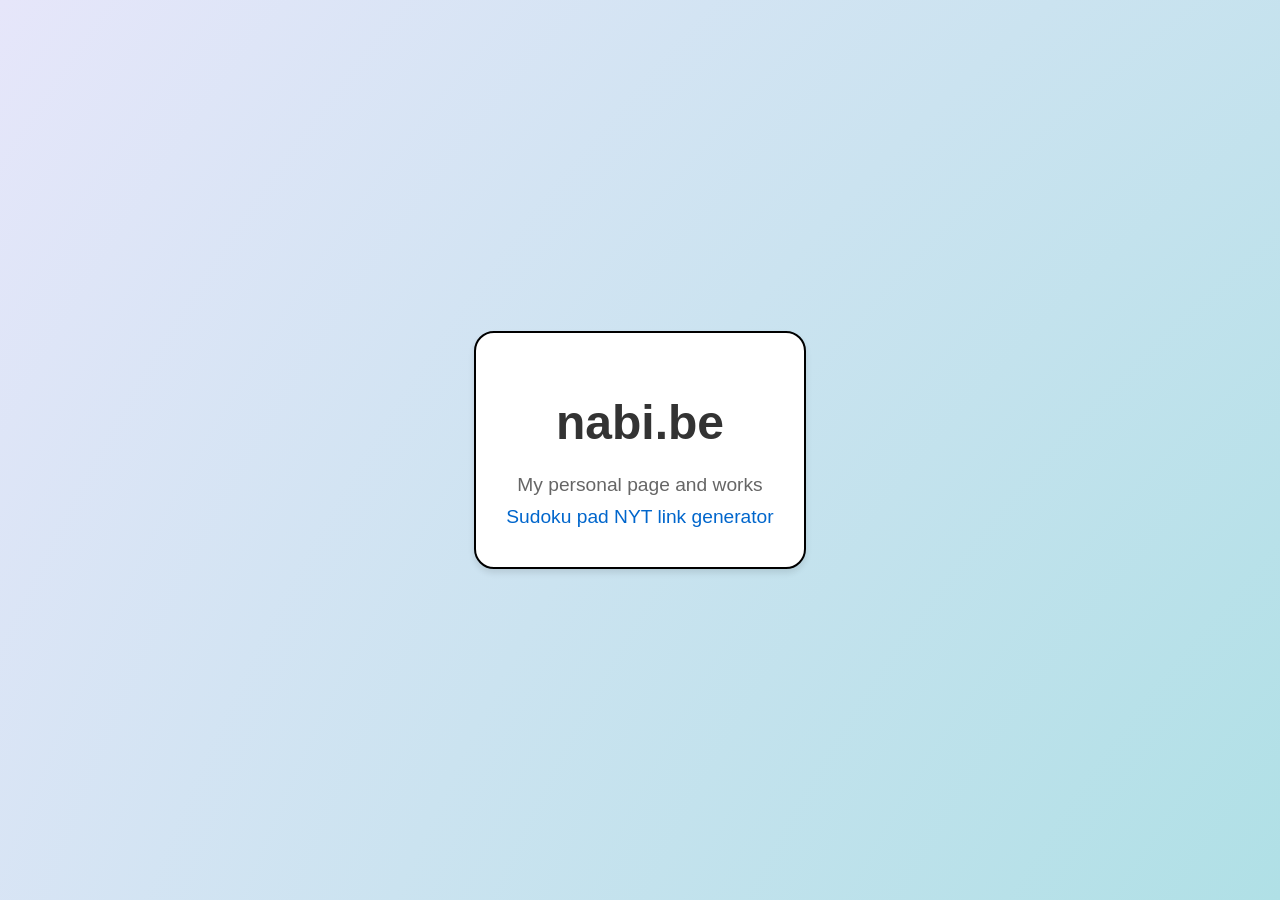
==== index.html @ 38e37021 "added index.html" ====
<!DOCTYPE html>
<html lang="en">
<head>
    <meta charset="UTF-8">
    <meta name="viewport" content="width=device-width, initial-scale=1.0">
    <title>nabi.be - Personal Page and Works</title>
    <style>
        body {
            font-family: Arial, sans-serif;
            display: flex;
            justify-content: center;
            align-items: center;
            height: 100vh;
            margin: 0;
            background: radial-gradient(circle, #ffcccb, #b0e0e6, #e6e6fa);
            background-size: 400% 400%;
            animation: gradientAnimation 15s ease infinite;
        }
        @keyframes gradientAnimation {
            0% {
                background-position: 0% 50%;
            }
            50% {
                background-position: 100% 50%;
            }
            100% {
                background-position: 0% 50%;
            }
        }
        .content-frame {
            background-color: white;
            border: 2px solid black;
            border-radius: 20px;
            padding: 30px;
            text-align: center;
            box-shadow: 0 4px 6px rgba(0, 0, 0, 0.1);
        }
        h1 {
            font-size: 3em;
            margin-bottom: 0.5em;
            color: #333;
        }
        p {
            font-size: 1.2em;
            margin: 0.5em 0;
            color: #666;
        }
        a {
            color: #0066cc; /* Changed to a standard blue color */
            text-decoration: none;
            transition: color 0.3s ease;
        }
        a:hover {
            color: #004499; /* Darker blue on hover */
            text-decoration: underline; /* Added underline on hover */
        }
    </style>
</head>
<body>
    <div class="content-frame">
        <h1>nabi.be</h1>
        <p>My personal page and works</p>
        <p><a href="http://nabi.be/sudokuPad">Sudoku pad NYT link generator</a></p>
    </div>
</body>
</html>
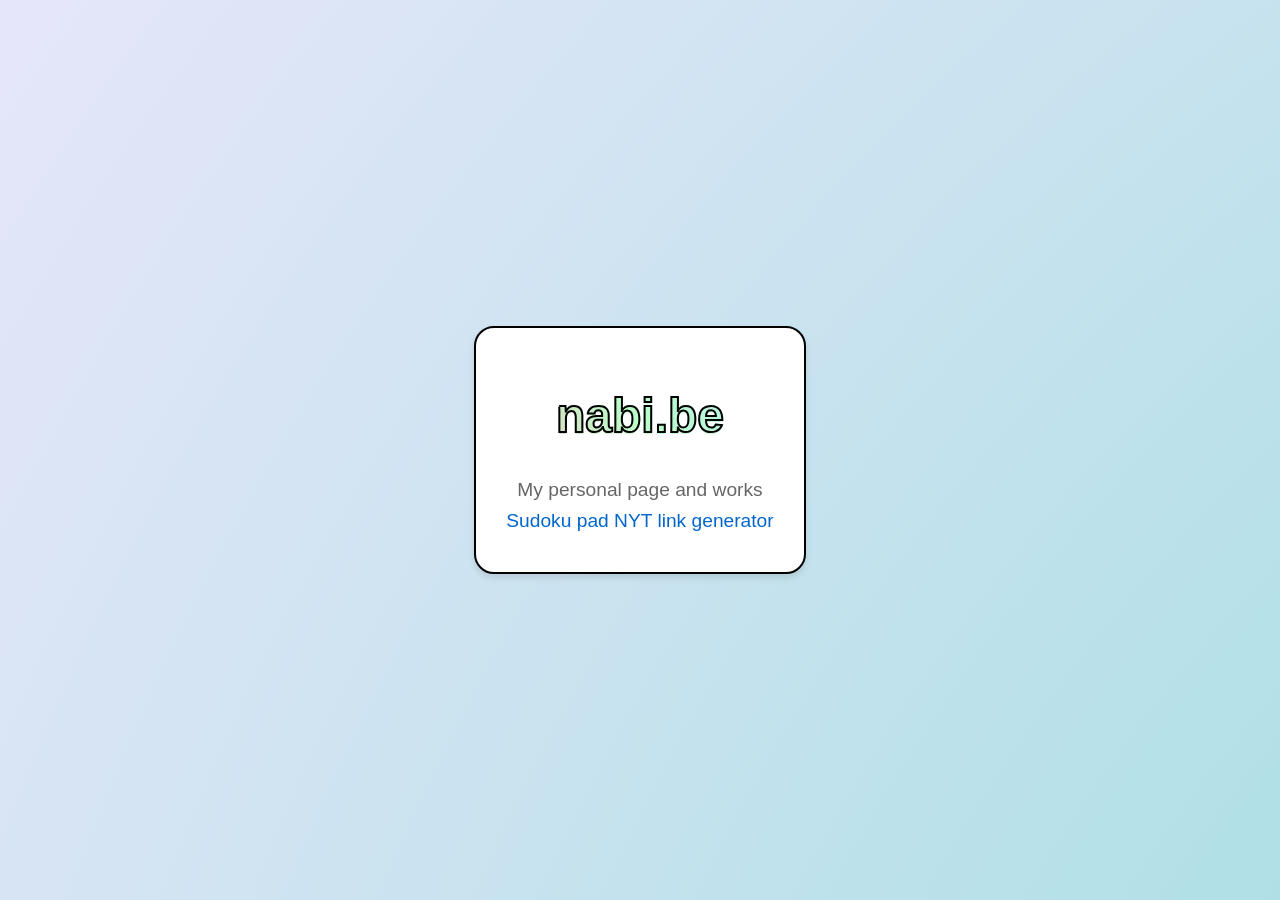
==== commit 082c7c0d: "appereance update" ====
--- a/index.html
+++ b/index.html
@@ -38,7 +38,42 @@
         h1 {
             font-size: 3em;
             margin-bottom: 0.5em;
-            color: #333;
+            background: linear-gradient(45deg, #FFB3BA, #BAFFC9, #BAE1FF, #FFFFBA);
+            background-size: 300% 300%;
+            -webkit-background-clip: text;
+            background-clip: text;
+            -webkit-text-fill-color: transparent;
+            color: transparent;
+            animation: textGradientAnimation 15s ease infinite;
+            position: relative;
+            display: inline-block;
+        }
+        h1::before {
+            content: attr(data-text);
+            position: absolute;
+            left: -2px;
+            top: -2px;
+            right: -2px;
+            bottom: -2px;
+            background: linear-gradient(45deg, #FFB3BA, #BAFFC9, #BAE1FF, #FFFFBA);
+            background-size: 300% 300%;
+            -webkit-background-clip: text;
+            background-clip: text;
+            -webkit-text-fill-color: transparent;
+            color: transparent;
+            animation: textGradientAnimation 15s ease infinite;
+            -webkit-text-stroke: 2px black;
+        }
+        @keyframes textGradientAnimation {
+            0% {
+                background-position: 0% 50%;
+            }
+            50% {
+                background-position: 100% 50%;
+            }
+            100% {
+                background-position: 0% 50%;
+            }
         }
         p {
             font-size: 1.2em;
@@ -58,7 +93,7 @@
 </head>
 <body>
     <div class="content-frame">
-        <h1>nabi.be</h1>
+        <h1 data-text="nabi.be">nabi.be</h1>
         <p>My personal page and works</p>
         <p><a href="http://nabi.be/sudokuPad">Sudoku pad NYT link generator</a></p>
     </div>
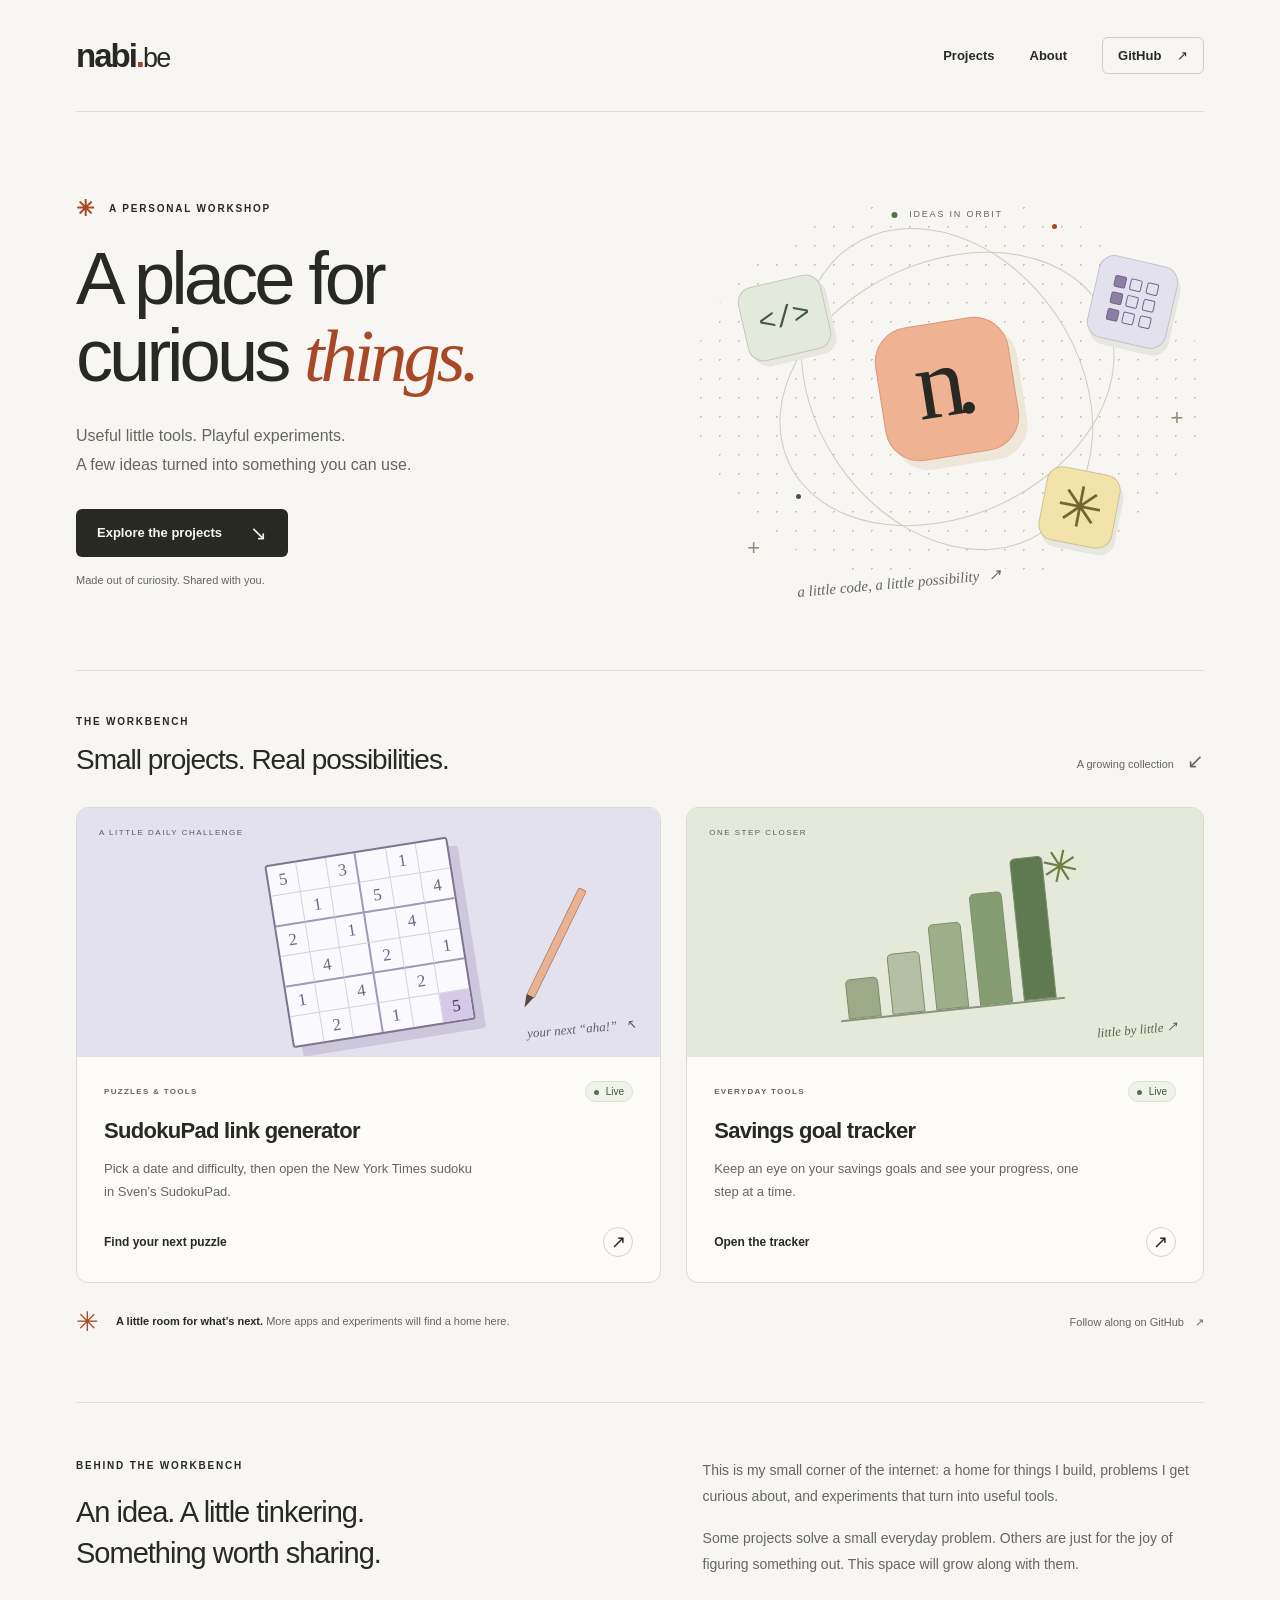
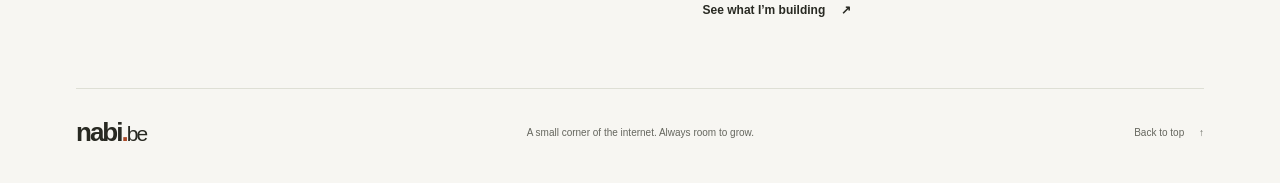
==== commit bc17b346: "Build personal workshop homepage with app links" ====
--- a/index.html
+++ b/index.html
@@ -1,101 +1,219 @@
-<!DOCTYPE html>
+<!doctype html>
 <html lang="en">
-<head>
-    <meta charset="UTF-8">
-    <meta name="viewport" content="width=device-width, initial-scale=1.0">
-    <title>nabi.be - Personal Page and Works</title>
-    <style>
-        body {
-            font-family: Arial, sans-serif;
-            display: flex;
-            justify-content: center;
-            align-items: center;
-            height: 100vh;
-            margin: 0;
-            background: radial-gradient(circle, #ffcccb, #b0e0e6, #e6e6fa);
-            background-size: 400% 400%;
-            animation: gradientAnimation 15s ease infinite;
-        }
-        @keyframes gradientAnimation {
-            0% {
-                background-position: 0% 50%;
-            }
-            50% {
-                background-position: 100% 50%;
-            }
-            100% {
-                background-position: 0% 50%;
-            }
-        }
-        .content-frame {
-            background-color: white;
-            border: 2px solid black;
-            border-radius: 20px;
-            padding: 30px;
-            text-align: center;
-            box-shadow: 0 4px 6px rgba(0, 0, 0, 0.1);
-        }
-        h1 {
-            font-size: 3em;
-            margin-bottom: 0.5em;
-            background: linear-gradient(45deg, #FFB3BA, #BAFFC9, #BAE1FF, #FFFFBA);
-            background-size: 300% 300%;
-            -webkit-background-clip: text;
-            background-clip: text;
-            -webkit-text-fill-color: transparent;
-            color: transparent;
-            animation: textGradientAnimation 15s ease infinite;
-            position: relative;
-            display: inline-block;
-        }
-        h1::before {
-            content: attr(data-text);
-            position: absolute;
-            left: -2px;
-            top: -2px;
-            right: -2px;
-            bottom: -2px;
-            background: linear-gradient(45deg, #FFB3BA, #BAFFC9, #BAE1FF, #FFFFBA);
-            background-size: 300% 300%;
-            -webkit-background-clip: text;
-            background-clip: text;
-            -webkit-text-fill-color: transparent;
-            color: transparent;
-            animation: textGradientAnimation 15s ease infinite;
-            -webkit-text-stroke: 2px black;
-        }
-        @keyframes textGradientAnimation {
-            0% {
-                background-position: 0% 50%;
-            }
-            50% {
-                background-position: 100% 50%;
-            }
-            100% {
-                background-position: 0% 50%;
-            }
-        }
-        p {
-            font-size: 1.2em;
-            margin: 0.5em 0;
-            color: #666;
-        }
-        a {
-            color: #0066cc; /* Changed to a standard blue color */
-            text-decoration: none;
-            transition: color 0.3s ease;
-        }
-        a:hover {
-            color: #004499; /* Darker blue on hover */
-            text-decoration: underline; /* Added underline on hover */
-        }
-    </style>
-</head>
-<body>
-    <div class="content-frame">
-        <h1 data-text="nabi.be">nabi.be</h1>
-        <p>My personal page and works</p>
-        <p><a href="http://nabi.be/sudokuPad">Sudoku pad NYT link generator</a></p>
+  <head>
+    <meta charset="utf-8" />
+    <meta name="viewport" content="width=device-width, initial-scale=1" />
+    <meta name="theme-color" content="#f7f6f2" />
+    <meta
+      name="description"
+      content="A small corner of the internet for useful tools, playful experiments, and things made out of curiosity. Explore projects at nabi.be."
+    />
+    <meta property="og:title" content="nabi.be — A place for curious things" />
+    <meta
+      property="og:description"
+      content="Useful tools, playful experiments, and a little room for whatever comes next."
+    />
+    <meta property="og:type" content="website" />
+    <meta property="og:url" content="https://nabi.be/" />
+    <link rel="canonical" href="https://nabi.be/" />
+    <link rel="icon" href="/favicon.svg" type="image/svg+xml" />
+    <link rel="stylesheet" href="/styles.css" />
+    <title>nabi.be — A place for curious things</title>
+  </head>
+  <body>
+    <a class="skip-link" href="#main">Skip to content</a>
+    <div class="page-shell">
+      <header class="site-header">
+        <a class="wordmark" href="/" aria-label="nabi.be home"
+          >nabi<span class="wordmark-dot">.</span
+          ><span class="wordmark-domain">be</span></a
+        >
+        <nav aria-label="Main navigation">
+          <a href="#projects">Projects</a>
+          <a href="#about">About</a>
+          <a class="github-link" href="https://github.com/ionabio"
+            >GitHub <span aria-hidden="true">↗</span></a
+          >
+        </nav>
+      </header>
+
+      <main id="main">
+        <section class="hero" aria-labelledby="hero-title">
+          <div class="hero-copy">
+            <p class="eyebrow">
+              <span class="small-spark" aria-hidden="true">✳</span> A PERSONAL
+              WORKSHOP
+            </p>
+            <h1 id="hero-title">A place for<br />curious <em>things.</em></h1>
+            <p class="hero-description">
+              Useful little tools. Playful experiments.<br />A few ideas turned
+              into something you can use.
+            </p>
+            <a class="button" href="#projects"
+              >Explore the projects <span aria-hidden="true">↘</span></a
+            >
+            <p class="hero-footnote">Made out of curiosity. Shared with you.</p>
+          </div>
+          <div class="workshop-art" aria-hidden="true">
+            <div class="art-caption">
+              <span class="status-dot"></span> IDEAS IN ORBIT
+            </div>
+            <div class="orbit orbit-one"></div>
+            <div class="orbit orbit-two"></div>
+            <div class="orbit-center"><span>n.</span></div>
+            <div class="floating-tile code-tile">&lt;/&gt;</div>
+            <div class="floating-tile puzzle-tile">
+              <i></i><i></i><i></i><i></i><i></i><i></i><i></i><i></i><i></i>
+            </div>
+            <div class="floating-tile spark-tile">✳</div>
+            <span class="orbit-dot dot-one"></span
+            ><span class="orbit-dot dot-two"></span>
+            <span class="art-plus plus-one">+</span
+            ><span class="art-plus plus-two">+</span>
+            <div class="art-note">
+              a little code, a little possibility <span>↗</span>
+            </div>
+          </div>
+        </section>
+
+        <section
+          class="projects-section"
+          id="projects"
+          aria-labelledby="projects-title"
+        >
+          <div class="section-heading">
+            <div>
+              <p class="eyebrow">THE WORKBENCH</p>
+              <h2 id="projects-title">Small projects. Real possibilities.</h2>
+            </div>
+            <span class="section-aside"
+              >A growing collection <span aria-hidden="true">↙</span></span
+            >
+          </div>
+          <div class="project-grid">
+            <a
+              class="project-card sudoku-card"
+              href="/sudokuPad/"
+              aria-labelledby="sudoku-title"
+              aria-describedby="sudoku-description"
+            >
+              <div class="project-art sudoku-art" aria-hidden="true">
+                <span class="art-label">A LITTLE DAILY CHALLENGE</span>
+                <div class="sudoku-board">
+                  <span>5</span><span></span><span>3</span><span></span
+                  ><span>1</span><span></span> <span></span><span>1</span
+                  ><span></span><span>5</span><span></span><span>4</span>
+                  <span>2</span><span></span><span>1</span><span></span
+                  ><span>4</span><span></span> <span></span><span>4</span
+                  ><span></span><span>2</span><span></span><span>1</span>
+                  <span>1</span><span></span><span>4</span><span></span
+                  ><span>2</span><span></span> <span></span><span>2</span
+                  ><span></span><span>1</span><span></span
+                  ><span class="selected-cell">5</span>
+                </div>
+                <span class="pencil-stroke"></span
+                ><span class="puzzle-annotation"
+                  >your next “aha!” <span>↖</span></span
+                >
+              </div>
+              <div class="project-body">
+                <div class="project-meta">
+                  <span>PUZZLES & TOOLS</span
+                  ><span class="live-badge"
+                    ><span class="status-dot"></span> Live</span
+                  >
+                </div>
+                <h3 id="sudoku-title">SudokuPad link generator</h3>
+                <p id="sudoku-description">
+                  Pick a date and difficulty, then open the New York Times
+                  sudoku in Sven’s SudokuPad.
+                </p>
+                <div class="project-action">
+                  Find your next puzzle
+                  <span class="circle-arrow" aria-hidden="true">↗</span>
+                </div>
+              </div>
+            </a>
+
+            <a
+              class="project-card savings-card"
+              href="/saving/"
+              aria-labelledby="savings-title"
+              aria-describedby="savings-description"
+            >
+              <div class="project-art savings-art" aria-hidden="true">
+                <span class="art-label">ONE STEP CLOSER</span>
+                <div class="savings-chart">
+                  <span></span><span></span><span></span><span></span
+                  ><span></span>
+                </div>
+                <span class="goal-spark">✳</span
+                ><span class="savings-annotation">little by little ↗</span>
+              </div>
+              <div class="project-body">
+                <div class="project-meta">
+                  <span>EVERYDAY TOOLS</span
+                  ><span class="live-badge"
+                    ><span class="status-dot"></span> Live</span
+                  >
+                </div>
+                <h3 id="savings-title">Savings goal tracker</h3>
+                <p id="savings-description">
+                  Keep an eye on your savings goals and see your progress, one
+                  step at a time.
+                </p>
+                <div class="project-action">
+                  Open the tracker
+                  <span class="circle-arrow" aria-hidden="true">↗</span>
+                </div>
+              </div>
+            </a>
+          </div>
+          <div class="future-note">
+            <span class="future-spark" aria-hidden="true">✳</span>
+            <p>
+              <strong>A little room for what’s next.</strong> More apps and
+              experiments will find a home here.
+            </p>
+            <a href="https://github.com/ionabio"
+              >Follow along on GitHub <span aria-hidden="true">↗</span></a
+            >
+          </div>
+        </section>
+
+        <section class="about-section" id="about" aria-labelledby="about-title">
+          <div>
+            <p class="eyebrow">BEHIND THE WORKBENCH</p>
+            <h2 id="about-title">
+              An idea. A little tinkering.<br />Something worth sharing.
+            </h2>
+          </div>
+          <div class="about-copy">
+            <p>
+              This is my small corner of the internet: a home for things I
+              build, problems I get curious about, and experiments that turn
+              into useful tools.
+            </p>
+            <p>
+              Some projects solve a small everyday problem. Others are just for
+              the joy of figuring something out. This space will grow along with
+              them.
+            </p>
+            <a class="text-link" href="https://github.com/ionabio"
+              >See what I’m building <span aria-hidden="true">↗</span></a
+            >
+          </div>
+        </section>
+      </main>
+
+      <footer class="site-footer">
+        <a class="wordmark footer-wordmark" href="/" aria-label="nabi.be home"
+          >nabi<span class="wordmark-dot">.</span
+          ><span class="wordmark-domain">be</span></a
+        >
+        <p>A small corner of the internet. Always room to grow.</p>
+        <a href="#main">Back to top <span aria-hidden="true">↑</span></a>
+      </footer>
     </div>
-</body>
-</html>+  </body>
+</html>
--- a/styles.css
+++ b/styles.css
@@ -0,0 +1,1004 @@
+:root {
+  color-scheme: light;
+  --paper: #f7f6f2;
+  --ink: #282922;
+  --muted: #65665e;
+  --line: #dedfd5;
+  --orange: #a94827;
+  --green: #43583f;
+  --lavender: #e4e1ef;
+}
+* {
+  box-sizing: border-box;
+}
+html {
+  scroll-behavior: smooth;
+  scroll-padding-top: 32px;
+}
+body {
+  margin: 0;
+  background: var(--paper);
+  color: var(--ink);
+  font-family: Inter, "Avenir Next", Avenir, "Segoe UI", sans-serif;
+  -webkit-font-smoothing: antialiased;
+}
+a {
+  color: inherit;
+  text-decoration: none;
+}
+button,
+a {
+  -webkit-tap-highlight-color: transparent;
+}
+a:focus-visible {
+  outline: 3px solid var(--orange);
+  outline-offset: 6px;
+  border-radius: 3px;
+}
+::selection {
+  background: #f3c7ad;
+  color: #282922;
+}
+.page-shell {
+  max-width: 1240px;
+  padding: 0 56px;
+  margin: auto;
+}
+.skip-link {
+  position: fixed;
+  top: 12px;
+  left: 12px;
+  padding: 12px 18px;
+  background: var(--ink);
+  color: white;
+  transform: translateY(-160%);
+  z-index: 10;
+}
+.skip-link:focus {
+  transform: translateY(0);
+}
+.site-header {
+  height: 112px;
+  display: flex;
+  align-items: center;
+  justify-content: space-between;
+  border-bottom: 1px solid var(--line);
+}
+.wordmark {
+  font-size: 33px;
+  font-weight: 800;
+  letter-spacing: -2px;
+  display: inline-block;
+}
+.wordmark-dot {
+  color: var(--orange);
+}
+.wordmark-domain {
+  font-weight: 400;
+  font-size: 27px;
+  letter-spacing: -1.8px;
+}
+.site-header nav {
+  display: flex;
+  gap: 35px;
+  align-items: center;
+  font-size: 13px;
+  font-weight: 550;
+}
+.site-header nav a:hover,
+.text-link:hover,
+.site-footer > a:last-child:hover {
+  color: var(--orange);
+}
+.github-link {
+  border: 1px solid #cccfc2;
+  border-radius: 6px;
+  padding: 10px 15px;
+}
+.github-link span {
+  margin-left: 12px;
+}
+.hero {
+  display: grid;
+  grid-template-columns: 1.13fr 1fr;
+  gap: 35px;
+  align-items: center;
+  padding: 86px 0 82px;
+}
+.eyebrow {
+  font-size: 10px;
+  letter-spacing: 1.8px;
+  font-weight: 700;
+  margin: 0 0 23px;
+  line-height: 1.6;
+}
+.small-spark {
+  font-size: 22px;
+  color: var(--orange);
+  vertical-align: middle;
+  display: inline-block;
+  margin-right: 9px;
+  line-height: 15px;
+}
+h1 {
+  font-size: clamp(52px, 5.8vw, 76px);
+  line-height: 1.04;
+  letter-spacing: -4px;
+  font-weight: 500;
+  margin: 0 0 27px;
+}
+h1 em {
+  font-family: Georgia, "Times New Roman", serif;
+  font-weight: 400;
+  color: var(--orange);
+  letter-spacing: -4px;
+}
+.hero-description {
+  font-size: 16px;
+  line-height: 1.8;
+  color: var(--muted);
+  margin: 0 0 29px;
+}
+.button {
+  display: inline-flex;
+  align-items: center;
+  justify-content: space-between;
+  gap: 28px;
+  border-radius: 6px;
+  padding: 16px 21px;
+  background: var(--ink);
+  color: var(--paper);
+  font-size: 13px;
+  font-weight: 550;
+  transition:
+    background 0.2s,
+    transform 0.2s;
+}
+.button:hover {
+  background: var(--green);
+  transform: translateY(-2px);
+}
+.button span {
+  font-size: 20px;
+  line-height: 16px;
+}
+.hero-footnote {
+  font-size: 11px;
+  color: var(--muted);
+  margin: 17px 0 0;
+}
+.workshop-art {
+  height: 390px;
+  position: relative;
+  isolation: isolate;
+  background-image: radial-gradient(#c7c8bb 1px, transparent 1px);
+  background-size: 19px 19px;
+  border-radius: 50%;
+  overflow: visible;
+}
+.art-caption {
+  position: absolute;
+  top: 4px;
+  left: 50%;
+  transform: translateX(-50%);
+  white-space: nowrap;
+  font-size: 9px;
+  letter-spacing: 1.8px;
+  background: var(--paper);
+  padding: 7px 12px;
+  color: var(--muted);
+}
+.status-dot {
+  display: inline-block;
+  width: 6px;
+  height: 6px;
+  background: #52734a;
+  border-radius: 50%;
+  margin-right: 7px;
+  vertical-align: middle;
+}
+.orbit {
+  position: absolute;
+  left: 50%;
+  top: 49%;
+  border: 1px solid #cccec1;
+  border-radius: 50%;
+  transform: translate(-50%, -50%) rotate(-25deg);
+  z-index: -1;
+}
+.orbit-one {
+  width: 350px;
+  height: 255px;
+}
+.orbit-two {
+  width: 265px;
+  height: 345px;
+  transform: translate(-50%, -50%) rotate(-34deg);
+}
+.orbit-center {
+  position: absolute;
+  left: 50%;
+  top: 49%;
+  transform: translate(-50%, -50%) rotate(-9deg);
+  width: 135px;
+  height: 135px;
+  background: #efb393;
+  border: 1px solid #d99776;
+  border-radius: 35px;
+  box-shadow: 7px 10px 0 #efe6da;
+  display: grid;
+  place-items: center;
+}
+.orbit-center span {
+  font-family: Georgia, serif;
+  font-size: 101px;
+  line-height: 1;
+  letter-spacing: -13px;
+  padding-right: 13px;
+  padding-bottom: 15px;
+}
+.floating-tile {
+  position: absolute;
+  display: grid;
+  place-items: center;
+  border: 1px solid rgba(40, 41, 34, 0.17);
+  box-shadow: 4px 6px 0 #e7e7df;
+  border-radius: 16px;
+}
+.code-tile {
+  width: 85px;
+  height: 76px;
+  left: 10%;
+  top: 21%;
+  background: #e3e9dc;
+  transform: rotate(-13deg);
+  font-family: monospace;
+  font-size: 29px;
+  color: var(--green);
+}
+.puzzle-tile {
+  width: 81px;
+  height: 84px;
+  right: 6%;
+  top: 16%;
+  background: var(--lavender);
+  transform: rotate(13deg);
+  padding: 17px;
+  grid-template-columns: repeat(3, 1fr);
+  gap: 4px;
+}
+.puzzle-tile i {
+  height: 12px;
+  width: 12px;
+  border: 1.3px solid #706586;
+  border-radius: 2px;
+}
+.puzzle-tile i:nth-child(3n + 1) {
+  background: #8b80a3;
+}
+.spark-tile {
+  height: 75px;
+  width: 75px;
+  right: 17%;
+  bottom: 11%;
+  background: #f1e3a9;
+  font-size: 56px;
+  transform: rotate(11deg);
+  color: #736631;
+}
+.orbit-dot {
+  position: absolute;
+  border-radius: 50%;
+  width: 11px;
+  height: 11px;
+  background: var(--green);
+  border: 3px solid var(--paper);
+}
+.dot-one {
+  left: 20%;
+  bottom: 22%;
+}
+.dot-two {
+  right: 28%;
+  top: 6%;
+  background: var(--orange);
+}
+.art-plus {
+  position: absolute;
+  font-size: 22px;
+  color: #8c907d;
+  font-weight: 300;
+}
+.plus-one {
+  left: 11%;
+  bottom: 7%;
+}
+.plus-two {
+  right: 4%;
+  top: 53%;
+}
+.art-note {
+  position: absolute;
+  bottom: -8px;
+  left: 20%;
+  font-size: 15px;
+  transform: rotate(-5deg);
+  font-style: italic;
+  font-family: Georgia, serif;
+  color: var(--muted);
+  background: var(--paper);
+  padding: 4px;
+}
+.art-note span {
+  margin-left: 6px;
+}
+.projects-section {
+  padding: 43px 0 64px;
+  border-top: 1px solid var(--line);
+}
+.section-heading {
+  display: flex;
+  align-items: end;
+  justify-content: space-between;
+  gap: 24px;
+  margin-bottom: 30px;
+}
+.section-heading .eyebrow {
+  margin-bottom: 12px;
+}
+h2 {
+  font-size: 28px;
+  line-height: 1.25;
+  letter-spacing: -1px;
+  font-weight: 500;
+  margin: 0;
+}
+.section-aside {
+  font-size: 11px;
+  color: var(--muted);
+  white-space: nowrap;
+  padding-bottom: 4px;
+}
+.section-aside span {
+  font-size: 20px;
+  margin-left: 10px;
+}
+.project-grid {
+  display: grid;
+  grid-template-columns: 1.13fr 1fr;
+  gap: 25px;
+}
+.project-card {
+  border: 1px solid #d9dbcf;
+  border-radius: 12px;
+  overflow: hidden;
+  display: flex;
+  flex-direction: column;
+  background: #fcfbf8;
+}
+.sudoku-card {
+  transition:
+    transform 0.2s,
+    box-shadow 0.2s;
+}
+.sudoku-card:hover {
+  transform: translateY(-4px);
+  box-shadow: 0 12px 30px #2829220c;
+}
+.project-art {
+  height: 249px;
+  position: relative;
+  overflow: hidden;
+}
+.sudoku-art {
+  background: var(--lavender);
+  display: grid;
+  place-items: center;
+}
+.art-label {
+  position: absolute;
+  left: 22px;
+  top: 20px;
+  font-size: 8px;
+  letter-spacing: 1.5px;
+  color: #5d556d;
+}
+.sudoku-board {
+  display: grid;
+  grid-template-columns: repeat(6, 1fr);
+  width: 185px;
+  height: 185px;
+  transform: rotate(-9deg) translateY(10px);
+  background: #faf9fd;
+  border: 2px solid #80748f;
+  border-radius: 3px;
+  box-shadow: 9px 10px 0 #ccc7db;
+  overflow: hidden;
+}
+.sudoku-board span {
+  display: grid;
+  place-items: center;
+  font-family: Georgia, serif;
+  font-size: 17px;
+  border-right: 1px solid #d5d0df;
+  border-bottom: 1px solid #d5d0df;
+  color: #706481;
+}
+.sudoku-board span:nth-child(3n) {
+  border-right: 2px solid #a299b4;
+}
+.sudoku-board span:nth-child(6n) {
+  border-right: 0;
+}
+.sudoku-board span:nth-child(n + 7):nth-child(-n + 12),
+.sudoku-board span:nth-child(n + 19):nth-child(-n + 24) {
+  border-bottom: 2px solid #a299b4;
+}
+.sudoku-board span:nth-child(n + 31) {
+  border-bottom: 0;
+}
+.sudoku-board .selected-cell {
+  background: #d4c9e7;
+  color: #48335f;
+}
+.pencil-stroke {
+  position: absolute;
+  right: 17%;
+  top: 75px;
+  height: 120px;
+  width: 9px;
+  transform: rotate(26deg);
+  background: #e9b294;
+  border: 1px solid #bb8267;
+  border-radius: 2px;
+}
+.pencil-stroke:after {
+  content: "";
+  position: absolute;
+  bottom: -13px;
+  left: -1px;
+  border-left: 4.5px solid transparent;
+  border-right: 4.5px solid transparent;
+  border-top: 13px solid #554944;
+}
+.puzzle-annotation {
+  position: absolute;
+  bottom: 20px;
+  right: 24px;
+  font-family: Georgia, serif;
+  font-style: italic;
+  font-size: 13px;
+  transform: rotate(-5deg);
+  color: #665974;
+}
+.puzzle-annotation span {
+  margin-left: 5px;
+}
+.project-body {
+  padding: 24px 27px 25px;
+  display: flex;
+  flex-direction: column;
+  flex: 1;
+}
+.project-meta {
+  display: flex;
+  align-items: center;
+  justify-content: space-between;
+  gap: 10px;
+  margin-bottom: 15px;
+  font-size: 8px;
+  letter-spacing: 1.3px;
+  font-weight: 600;
+  color: var(--muted);
+}
+.live-badge {
+  letter-spacing: 0;
+  font-size: 10px;
+  font-weight: 400;
+  border: 1px solid #dce1d2;
+  border-radius: 20px;
+  padding: 4px 8px;
+  white-space: nowrap;
+}
+.live-badge {
+  color: var(--green);
+  background: #eff3e9;
+}
+.live-badge .status-dot {
+  width: 5px;
+  height: 5px;
+  margin-right: 4px;
+}
+h3 {
+  font-size: 22px;
+  font-weight: 550;
+  line-height: 1.25;
+  letter-spacing: -0.7px;
+  margin: 0 0 12px;
+}
+.project-body > p {
+  font-size: 13px;
+  line-height: 1.8;
+  color: var(--muted);
+  max-width: 380px;
+  margin: 0 0 24px;
+}
+.project-action {
+  display: flex;
+  align-items: center;
+  justify-content: space-between;
+  gap: 15px;
+  font-size: 12px;
+  font-weight: 550;
+  margin-top: auto;
+}
+.circle-arrow {
+  border: 1px solid #d2d4c7;
+  width: 30px;
+  height: 30px;
+  border-radius: 50%;
+  display: grid;
+  place-items: center;
+  font-size: 18px;
+  transition:
+    background 0.2s,
+    color 0.2s;
+}
+.sudoku-card:hover .circle-arrow,
+.project-action:hover .circle-arrow {
+  background: var(--ink);
+  color: white;
+}
+.about-section {
+  border-top: 1px solid var(--line);
+  padding: 55px 0 65px;
+  display: grid;
+  grid-template-columns: 1.13fr 1fr;
+  gap: 60px;
+}
+.about-section .eyebrow {
+  margin-bottom: 18px;
+}
+.about-section h2 {
+  font-size: 29px;
+  line-height: 1.4;
+}
+.about-copy {
+  font-size: 14px;
+  line-height: 1.85;
+  color: var(--muted);
+}
+.about-copy p {
+  margin: 0 0 16px;
+}
+.text-link {
+  font-size: 12px;
+  color: var(--ink);
+  font-weight: 600;
+  display: inline-block;
+  margin-top: 5px;
+}
+.text-link span {
+  margin-left: 12px;
+}
+.site-footer {
+  border-top: 1px solid var(--line);
+  padding: 28px 0 35px;
+  display: flex;
+  align-items: center;
+  justify-content: space-between;
+  gap: 20px;
+}
+.footer-wordmark {
+  font-size: 26px;
+}
+.footer-wordmark .wordmark-domain {
+  font-size: 21px;
+}
+.site-footer p,
+.site-footer > a:last-child {
+  font-size: 10px;
+  color: var(--muted);
+}
+.site-footer > a:last-child span {
+  margin-left: 12px;
+}
+@media (min-width: 1440px) {
+  .hero {
+    padding-top: 100px;
+    padding-bottom: 100px;
+  }
+}
+@media (max-width: 1000px) {
+  .page-shell {
+    padding: 0 35px;
+  }
+  .hero {
+    gap: 12px;
+    padding: 65px 0;
+  }
+  .workshop-art {
+    height: 350px;
+  }
+  .orbit-one {
+    width: 285px;
+    height: 235px;
+  }
+  .orbit-two {
+    width: 235px;
+    height: 295px;
+  }
+  .orbit-center {
+    width: 115px;
+    height: 115px;
+  }
+  .orbit-center span {
+    font-size: 85px;
+  }
+  .code-tile {
+    left: 0;
+    width: 70px;
+    height: 65px;
+  }
+  .puzzle-tile {
+    right: 0;
+  }
+  .art-note {
+    left: 10%;
+    font-size: 13px;
+  }
+  h1 {
+    letter-spacing: -3px;
+  }
+  .section-aside {
+    display: none;
+  }
+  .pencil-stroke {
+    right: 12%;
+  }
+  .puzzle-annotation {
+    right: 14px;
+    font-size: 11px;
+  }
+  .project-body {
+    padding: 22px;
+  }
+  .project-meta {
+    flex-wrap: wrap;
+  }
+  .about-section {
+    gap: 35px;
+  }
+}
+@media (max-width: 700px) {
+  .page-shell {
+    padding: 0 24px;
+  }
+  .site-header {
+    height: 88px;
+  }
+  .site-header nav {
+    gap: 20px;
+    font-size: 12px;
+  }
+  .github-link {
+    border: 0;
+    padding: 0;
+  }
+  .github-link span {
+    margin-left: 3px;
+  }
+  .wordmark {
+    font-size: 30px;
+  }
+  .wordmark-domain {
+    font-size: 24px;
+  }
+  .hero {
+    grid-template-columns: 1fr;
+    padding: 49px 0 43px;
+    gap: 40px;
+  }
+  .hero-copy {
+    max-width: 500px;
+  }
+  h1 {
+    font-size: clamp(48px, 14vw, 64px);
+    letter-spacing: -3.7px;
+  }
+  .hero-description {
+    font-size: 15px;
+  }
+  .hero-footnote {
+    font-size: 11px;
+  }
+  .workshop-art {
+    width: 100%;
+    max-width: 390px;
+    height: 310px;
+    justify-self: center;
+  }
+  .art-caption {
+    top: -2px;
+  }
+  .orbit-one {
+    width: 290px;
+    height: 215px;
+  }
+  .orbit-two {
+    width: 225px;
+    height: 280px;
+  }
+  .code-tile {
+    left: 8%;
+    top: 15%;
+  }
+  .puzzle-tile {
+    right: 8%;
+    top: 10%;
+  }
+  .spark-tile {
+    right: 13%;
+    bottom: 9%;
+    width: 63px;
+    height: 63px;
+    font-size: 48px;
+  }
+  .art-note {
+    bottom: -4px;
+    left: 17%;
+  }
+  .projects-section {
+    padding: 35px 0 40px;
+  }
+  .section-heading {
+    margin-bottom: 24px;
+  }
+  h2 {
+    font-size: 25px;
+  }
+  .project-grid {
+    grid-template-columns: 1fr;
+    gap: 22px;
+  }
+  .project-art {
+    height: 230px;
+  }
+  .project-body {
+    padding: 23px;
+  }
+  .project-meta {
+    font-size: 9px;
+  }
+  .project-body > p {
+    font-size: 14px;
+    max-width: none;
+  }
+  h3 {
+    font-size: 23px;
+  }
+  .project-action {
+    font-size: 13px;
+  }
+  .pencil-stroke {
+    right: 19%;
+    top: 61px;
+  }
+  .puzzle-annotation {
+    right: 24px;
+    font-size: 12px;
+  }
+  .about-section {
+    grid-template-columns: 1fr;
+    gap: 24px;
+    padding: 38px 0 42px;
+  }
+  .about-section h2 {
+    font-size: 27px;
+  }
+  .about-copy {
+    font-size: 14px;
+  }
+  .site-footer {
+    flex-wrap: wrap;
+    padding: 25px 0;
+    gap: 16px;
+  }
+  .site-footer p {
+    order: 3;
+    width: 100%;
+    margin: 0;
+  }
+  .site-footer > a:last-child {
+    font-size: 11px;
+  }
+}
+@media (max-width: 370px) {
+  .page-shell {
+    padding: 0 18px;
+  }
+  .site-header nav {
+    gap: 14px;
+  }
+  h1 {
+    font-size: 48px;
+  }
+  .hero-description {
+    font-size: 14px;
+  }
+  .project-body {
+    padding: 20px;
+  }
+  .pencil-stroke {
+    right: 10%;
+  }
+  .puzzle-annotation {
+    font-size: 10px;
+    right: 12px;
+  }
+  .orbit-one {
+    width: 265px;
+  }
+  .art-note {
+    left: 10%;
+  }
+}
+@media (prefers-reduced-motion: reduce) {
+  html {
+    scroll-behavior: auto;
+  }
+  *,
+  *:before,
+  *:after {
+    transition: none !important;
+    animation: none !important;
+  }
+}
+
+/* Savings illustration and the growing project collection. */
+.savings-card {
+  transition:
+    transform 0.2s,
+    box-shadow 0.2s;
+}
+.savings-card:hover {
+  transform: translateY(-4px);
+  box-shadow: 0 12px 30px #2829220c;
+}
+.savings-card:hover .circle-arrow {
+  background: var(--ink);
+  color: white;
+}
+.savings-art {
+  background: #e4e9da;
+  display: grid;
+  place-items: center;
+}
+.savings-art .art-label {
+  color: #59664c;
+}
+.savings-chart {
+  width: 225px;
+  height: 145px;
+  display: flex;
+  gap: 11px;
+  align-items: end;
+  border-bottom: 2px solid #899579;
+  transform: rotate(-6deg);
+  padding: 0 8px;
+  margin-top: 12px;
+}
+.savings-chart span {
+  width: 34px;
+  background: #9caa8a;
+  border: 1px solid #7d8f69;
+  border-radius: 5px 5px 0 0;
+  height: 28%;
+}
+.savings-chart span:nth-child(2) {
+  height: 43%;
+  background: #b4bfa3;
+}
+.savings-chart span:nth-child(3) {
+  height: 60%;
+  background: #9eaf8c;
+}
+.savings-chart span:nth-child(4) {
+  height: 78%;
+  background: #869d72;
+}
+.savings-chart span:nth-child(5) {
+  height: 100%;
+  background: #5f7950;
+}
+.goal-spark {
+  position: absolute;
+  font-size: 45px;
+  top: 32px;
+  right: 24%;
+  color: #727e43;
+  transform: rotate(12deg);
+}
+.savings-annotation {
+  position: absolute;
+  bottom: 19px;
+  right: 25px;
+  font-family: Georgia, serif;
+  font-style: italic;
+  font-size: 13px;
+  color: #59664c;
+  transform: rotate(-5deg);
+}
+.future-note {
+  display: flex;
+  align-items: center;
+  gap: 17px;
+  padding: 23px 0 0;
+  color: var(--muted);
+}
+.future-spark {
+  font-size: 27px;
+  color: var(--orange);
+}
+.future-note p {
+  font-size: 11px;
+  line-height: 1.8;
+  margin: 0;
+  flex: 1;
+}
+.future-note strong {
+  font-weight: 550;
+  color: var(--ink);
+}
+.future-note a {
+  font-size: 11px;
+  white-space: nowrap;
+}
+.future-note a:hover {
+  color: var(--orange);
+}
+.future-note a span {
+  margin-left: 8px;
+}
+@media (max-width: 700px) {
+  .future-note {
+    flex-wrap: wrap;
+    gap: 10px;
+    padding-top: 25px;
+  }
+  .future-note p {
+    flex-basis: 80%;
+    font-size: 12px;
+  }
+  .future-note strong {
+    display: block;
+  }
+  .future-note a {
+    margin-left: 34px;
+    font-size: 12px;
+  }
+  .goal-spark {
+    top: 27px;
+    right: 21%;
+  }
+}
+@media (prefers-reduced-motion: reduce) {
+  .savings-card {
+    transition: none;
+  }
+}
+@media (max-width: 700px) {
+  .puzzle-annotation {
+    display: none;
+  }
+}
+@media (max-width: 370px) {
+  .orbit-one {
+    width: 210px;
+    height: 170px;
+  }
+  .orbit-two {
+    width: 170px;
+    height: 220px;
+  }
+}
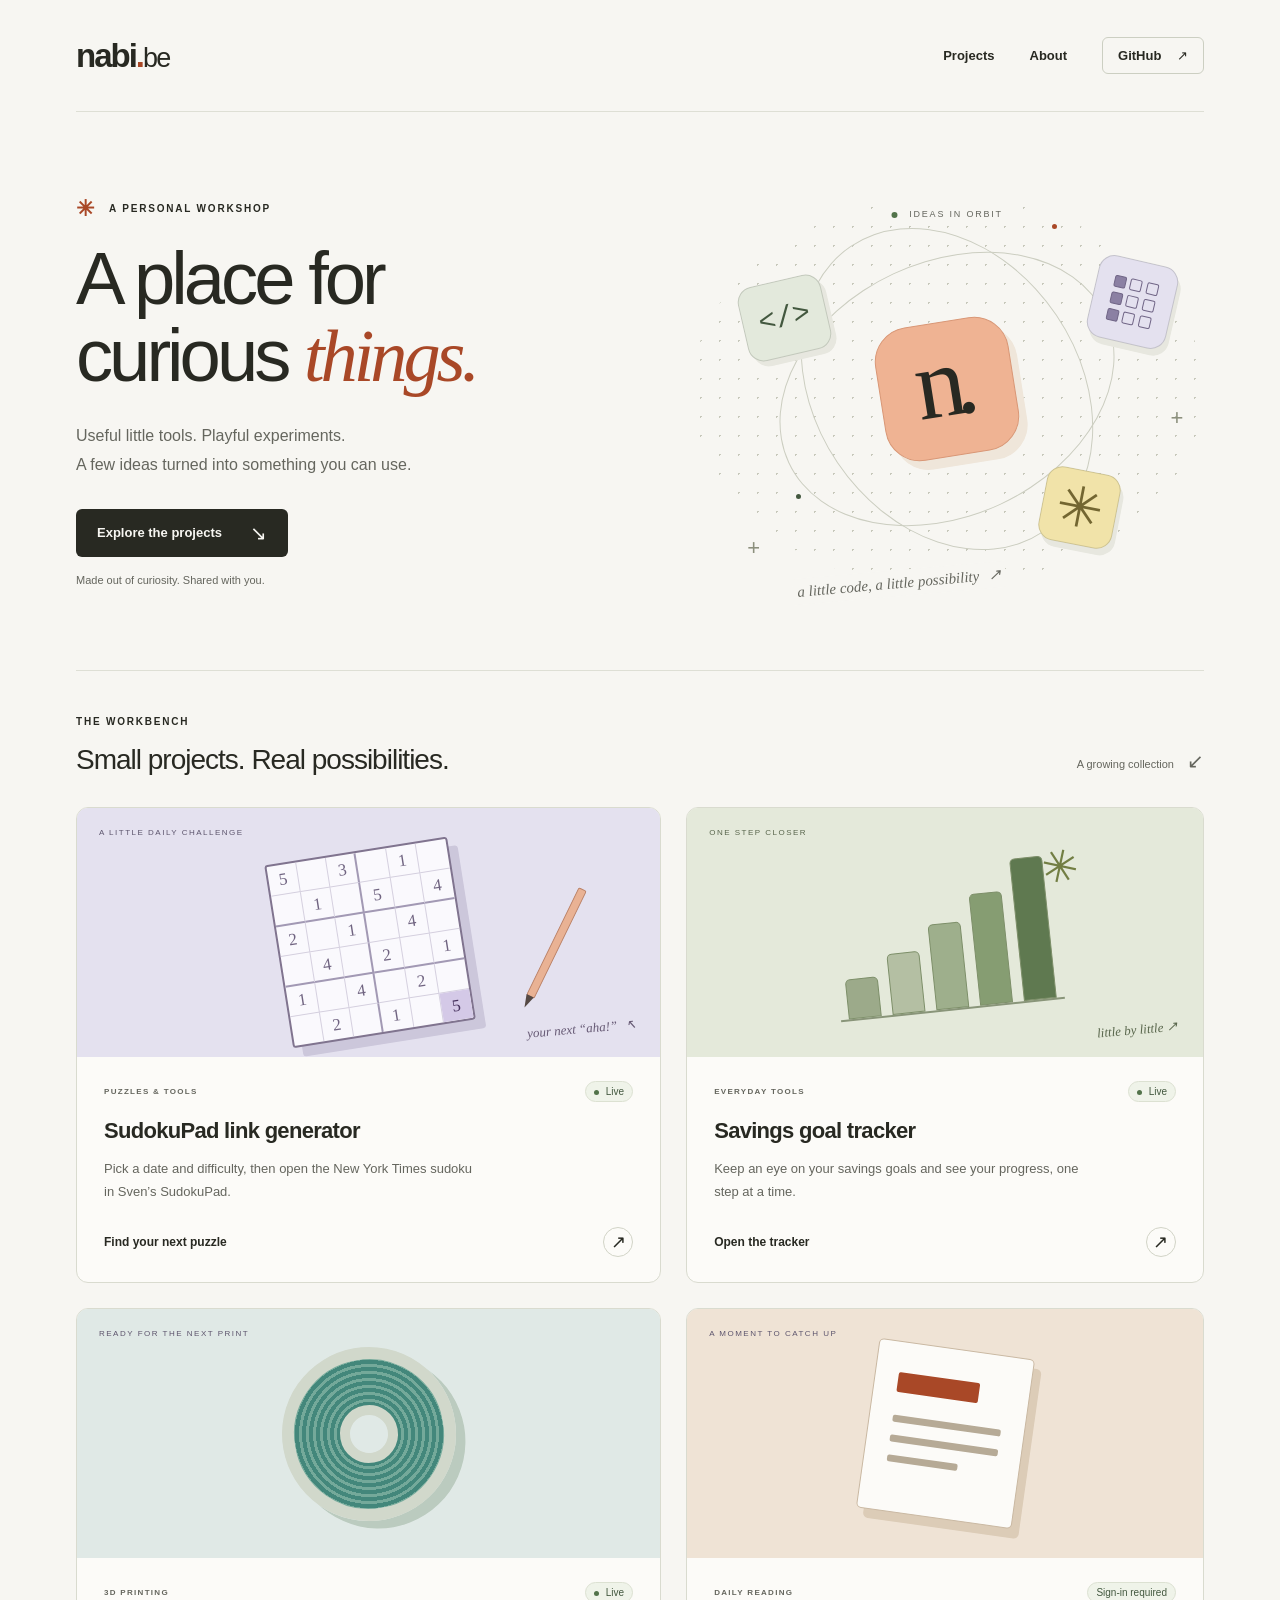
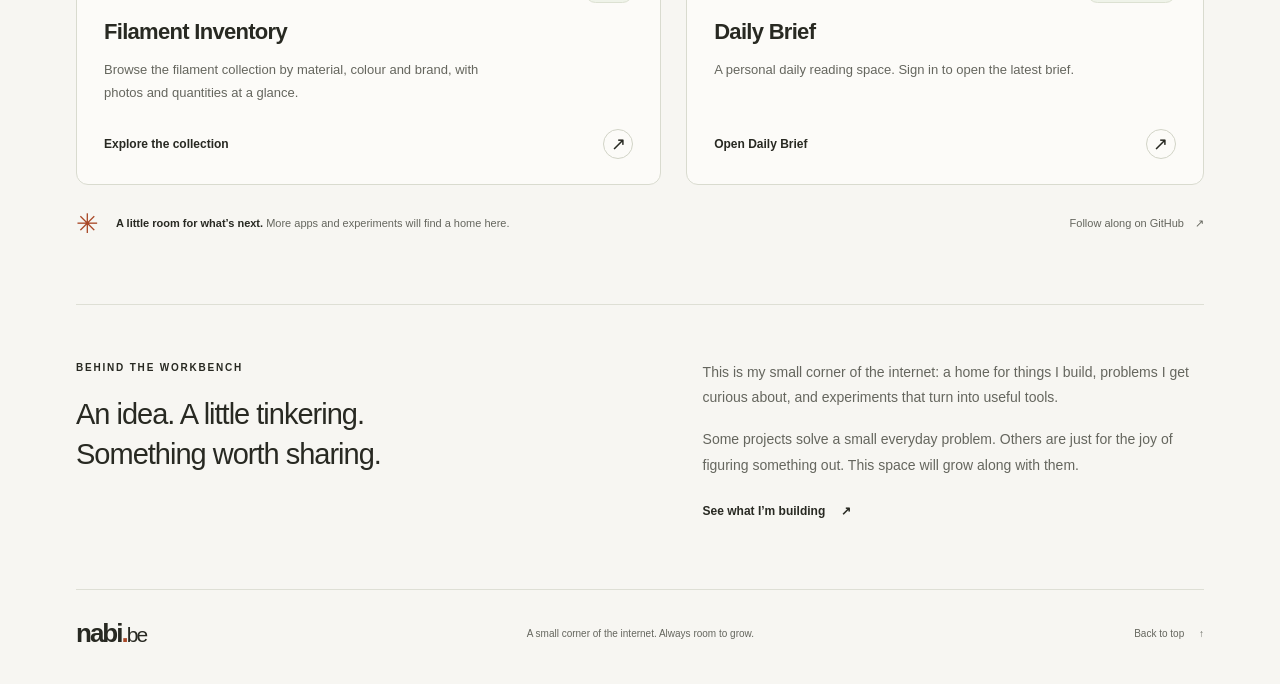
==== commit 181baab4: "Link filament inventory and Daily Brief from homepage" ====
--- a/index.html
+++ b/index.html
@@ -168,6 +168,33 @@
                 </div>
               </div>
             </a>
+
+            <a class="project-card filament-card" href="https://filaments.nabi.be"
+              aria-labelledby="filament-title" aria-describedby="filament-description">
+              <div class="project-art filament-art" aria-hidden="true">
+                <span class="art-label">READY FOR THE NEXT PRINT</span>
+                <div class="filament-spool"><span></span></div>
+              </div>
+              <div class="project-body">
+                <div class="project-meta"><span>3D PRINTING</span><span class="live-badge"><span class="status-dot"></span> Live</span></div>
+                <h3 id="filament-title">Filament Inventory</h3>
+                <p id="filament-description">Browse the filament collection by material, colour and brand, with photos and quantities at a glance.</p>
+                <div class="project-action">Explore the collection <span class="circle-arrow" aria-hidden="true">&#8599;</span></div>
+              </div>
+            </a>
+            <a class="project-card brief-card" href="https://brief.nabi.be"
+              aria-labelledby="brief-title" aria-describedby="brief-description">
+              <div class="project-art brief-art" aria-hidden="true">
+                <span class="art-label">A MOMENT TO CATCH UP</span>
+                <div class="brief-paper"><span></span><span></span><span></span><span></span></div>
+              </div>
+              <div class="project-body">
+                <div class="project-meta"><span>DAILY READING</span><span class="live-badge">Sign-in required</span></div>
+                <h3 id="brief-title">Daily Brief</h3>
+                <p id="brief-description">A personal daily reading space. Sign in to open the latest brief.</p>
+                <div class="project-action">Open Daily Brief <span class="circle-arrow" aria-hidden="true">&#8599;</span></div>
+              </div>
+            </a>
           </div>
           <div class="future-note">
             <span class="future-spark" aria-hidden="true">✳</span>
--- a/styles.css
+++ b/styles.css
@@ -1002,3 +1002,17 @@
     height: 220px;
   }
 }
+
+/* Subdomain projects share the existing responsive card layout. */
+.filament-card, .brief-card { transition: transform .2s, box-shadow .2s; }
+.filament-card:hover, .brief-card:hover { transform: translateY(-4px); box-shadow: 0 12px 30px #2829220c; }
+.filament-art, .brief-art { display: grid; place-items: center; }
+.filament-art { background: #e0e9e6; }
+.brief-art { background: #efe3d5; }
+.filament-spool { width: 174px; height: 174px; border-radius: 50%; background: repeating-radial-gradient(circle, #43877b 0 4px, #74a99a 4px 7px); border: 12px solid #d1d8cb; box-shadow: 8px 9px 0 #bbcbbf; display: grid; place-items: center; transform: rotate(-10deg); }
+.filament-spool span { width: 58px; height: 58px; border: 10px solid #d1d8cb; border-radius: 50%; background: #e0e9e6; }
+.brief-paper { width: 157px; height: 171px; background: #fcfbf8; border: 1px solid #cab9a3; border-radius: 5px; box-shadow: 8px 9px 0 #dcccb7; padding: 30px 23px; transform: rotate(8deg); }
+.brief-paper span { display: block; height: 7px; margin-bottom: 13px; background: #b6aa96; border-radius: 2px; }
+.brief-paper span:first-child { height: 20px; width: 75%; background: #a94827; margin-bottom: 23px; }
+.brief-paper span:last-child { width: 65%; }
+@media (prefers-reduced-motion: reduce) { .filament-card, .brief-card { transition: none; } }
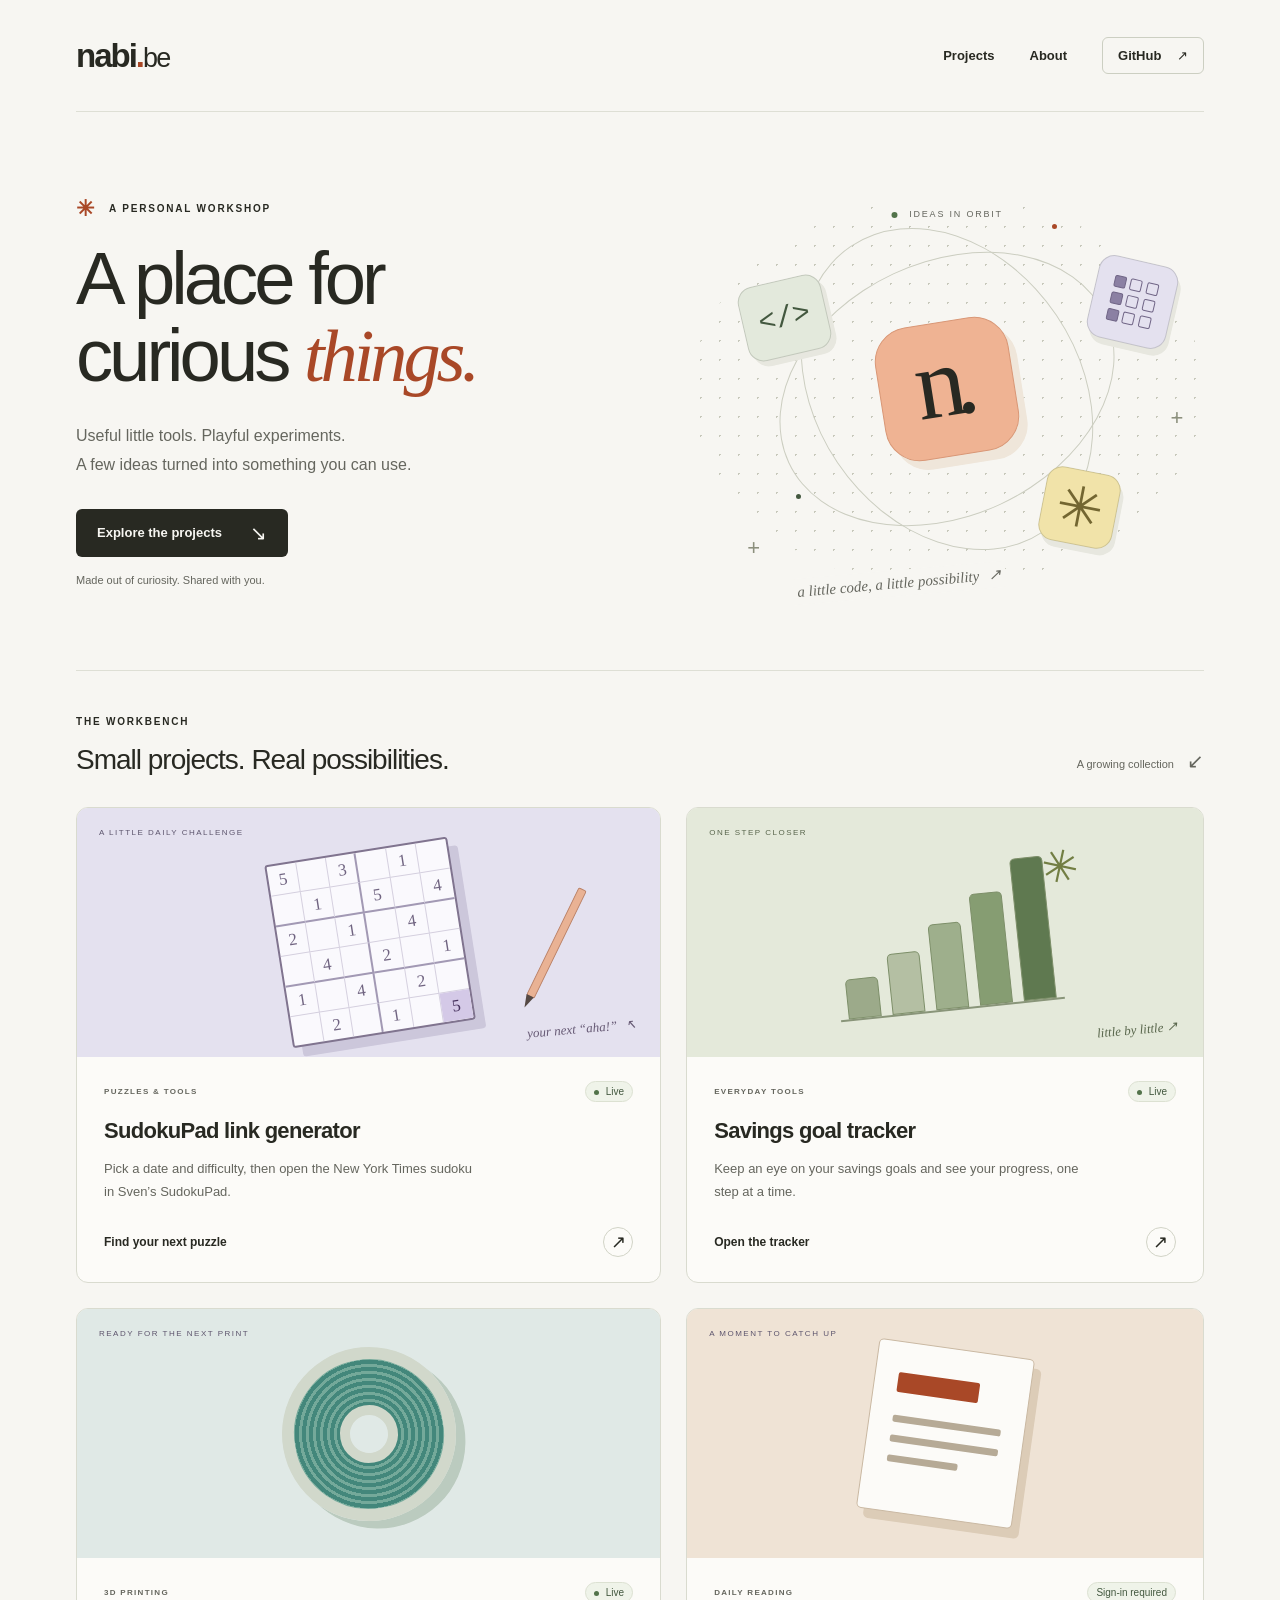
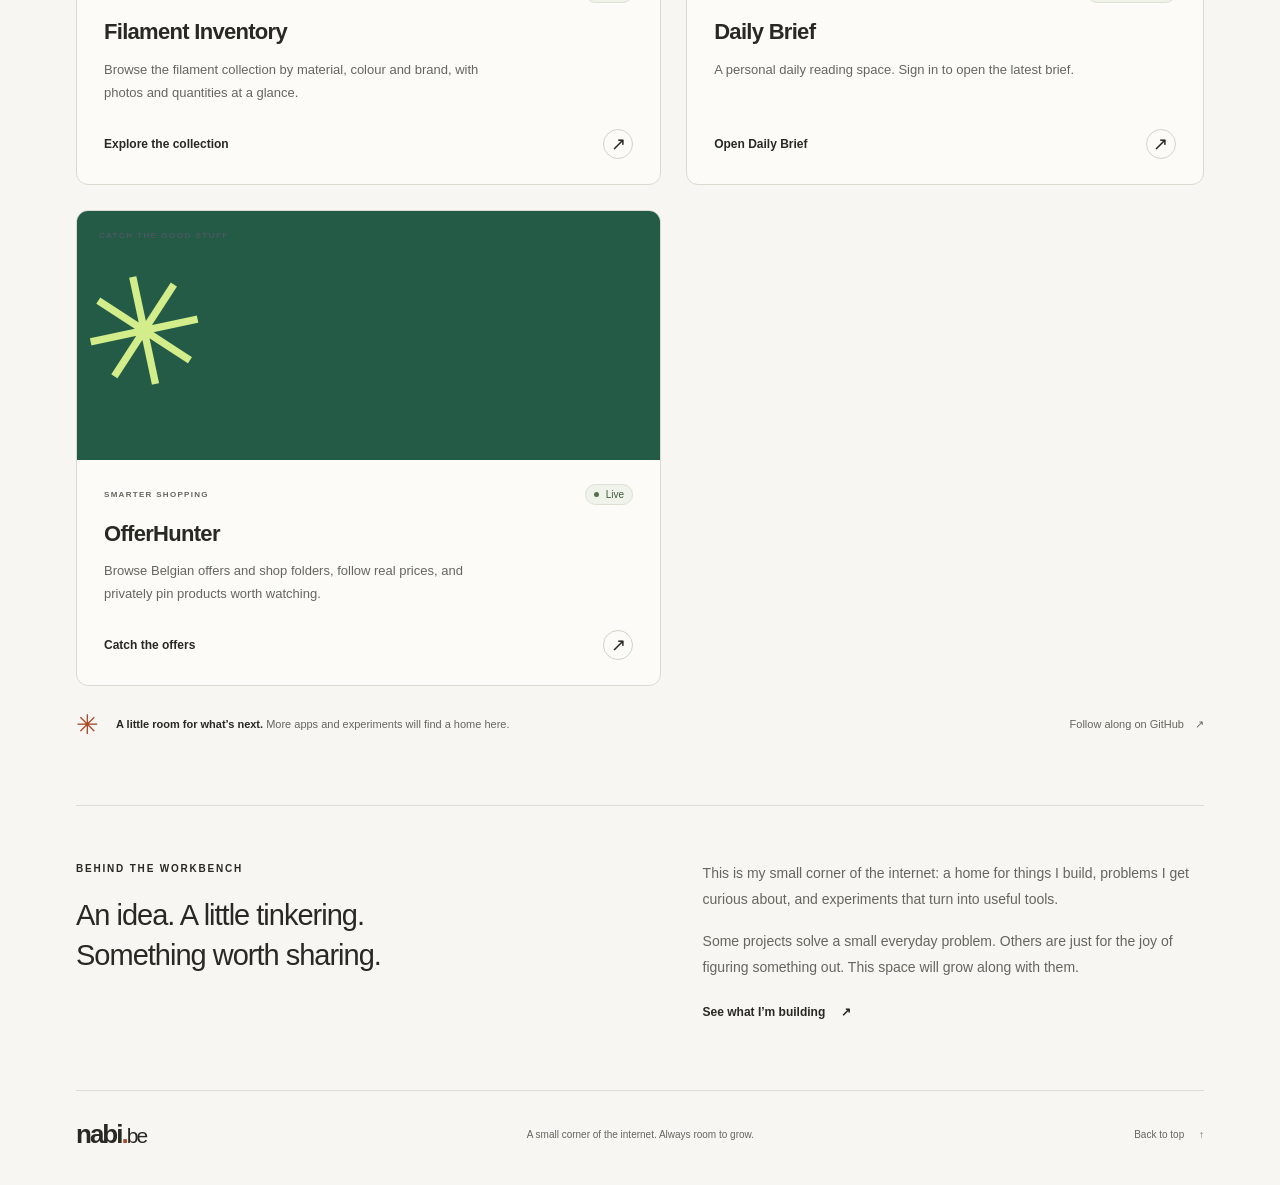
==== commit 9d410b75: "Link public OfferHunter catalogue from homepage" ====
--- a/index.html
+++ b/index.html
@@ -17,7 +17,7 @@
     <meta property="og:url" content="https://nabi.be/" />
     <link rel="canonical" href="https://nabi.be/" />
     <link rel="icon" href="/favicon.svg" type="image/svg+xml" />
-    <link rel="stylesheet" href="/styles.css" />
+    <link rel="stylesheet" href="/styles.css?v=20261006" />
     <title>nabi.be — A place for curious things</title>
   </head>
   <body>
@@ -137,7 +137,7 @@
 
             <a
               class="project-card savings-card"
-              href="/saving/"
+              href="https://saving.nabi.be/"
               aria-labelledby="savings-title"
               aria-describedby="savings-description"
             >
@@ -193,6 +193,19 @@
                 <h3 id="brief-title">Daily Brief</h3>
                 <p id="brief-description">A personal daily reading space. Sign in to open the latest brief.</p>
                 <div class="project-action">Open Daily Brief <span class="circle-arrow" aria-hidden="true">&#8599;</span></div>
+              </div>
+            </a>
+            <a class="project-card offerhunter-card" href="https://offerhunter.nabi.be/"
+              aria-labelledby="offerhunter-title" aria-describedby="offerhunter-description">
+              <div class="project-art offerhunter-art" aria-hidden="true">
+                <span class="art-label">CATCH THE GOOD STUFF</span>
+                <span class="offerhunter-spark">✳</span>
+              </div>
+              <div class="project-body">
+                <div class="project-meta"><span>SMARTER SHOPPING</span><span class="live-badge"><span class="status-dot"></span> Live</span></div>
+                <h3 id="offerhunter-title">OfferHunter</h3>
+                <p id="offerhunter-description">Browse Belgian offers and shop folders, follow real prices, and privately pin products worth watching.</p>
+                <div class="project-action">Catch the offers <span class="circle-arrow" aria-hidden="true">&#8599;</span></div>
               </div>
             </a>
           </div>
--- a/styles.css
+++ b/styles.css
@@ -1016,3 +1016,6 @@
 .brief-paper span:first-child { height: 20px; width: 75%; background: #a94827; margin-bottom: 23px; }
 .brief-paper span:last-child { width: 65%; }
 @media (prefers-reduced-motion: reduce) { .filament-card, .brief-card { transition: none; } }
+
+.offerhunter-art { background: #245b46; color: #d3ed8b; }
+.offerhunter-spark { display: block; font-size: 150px; line-height: 1; transform: rotate(-12deg); margin: auto; }
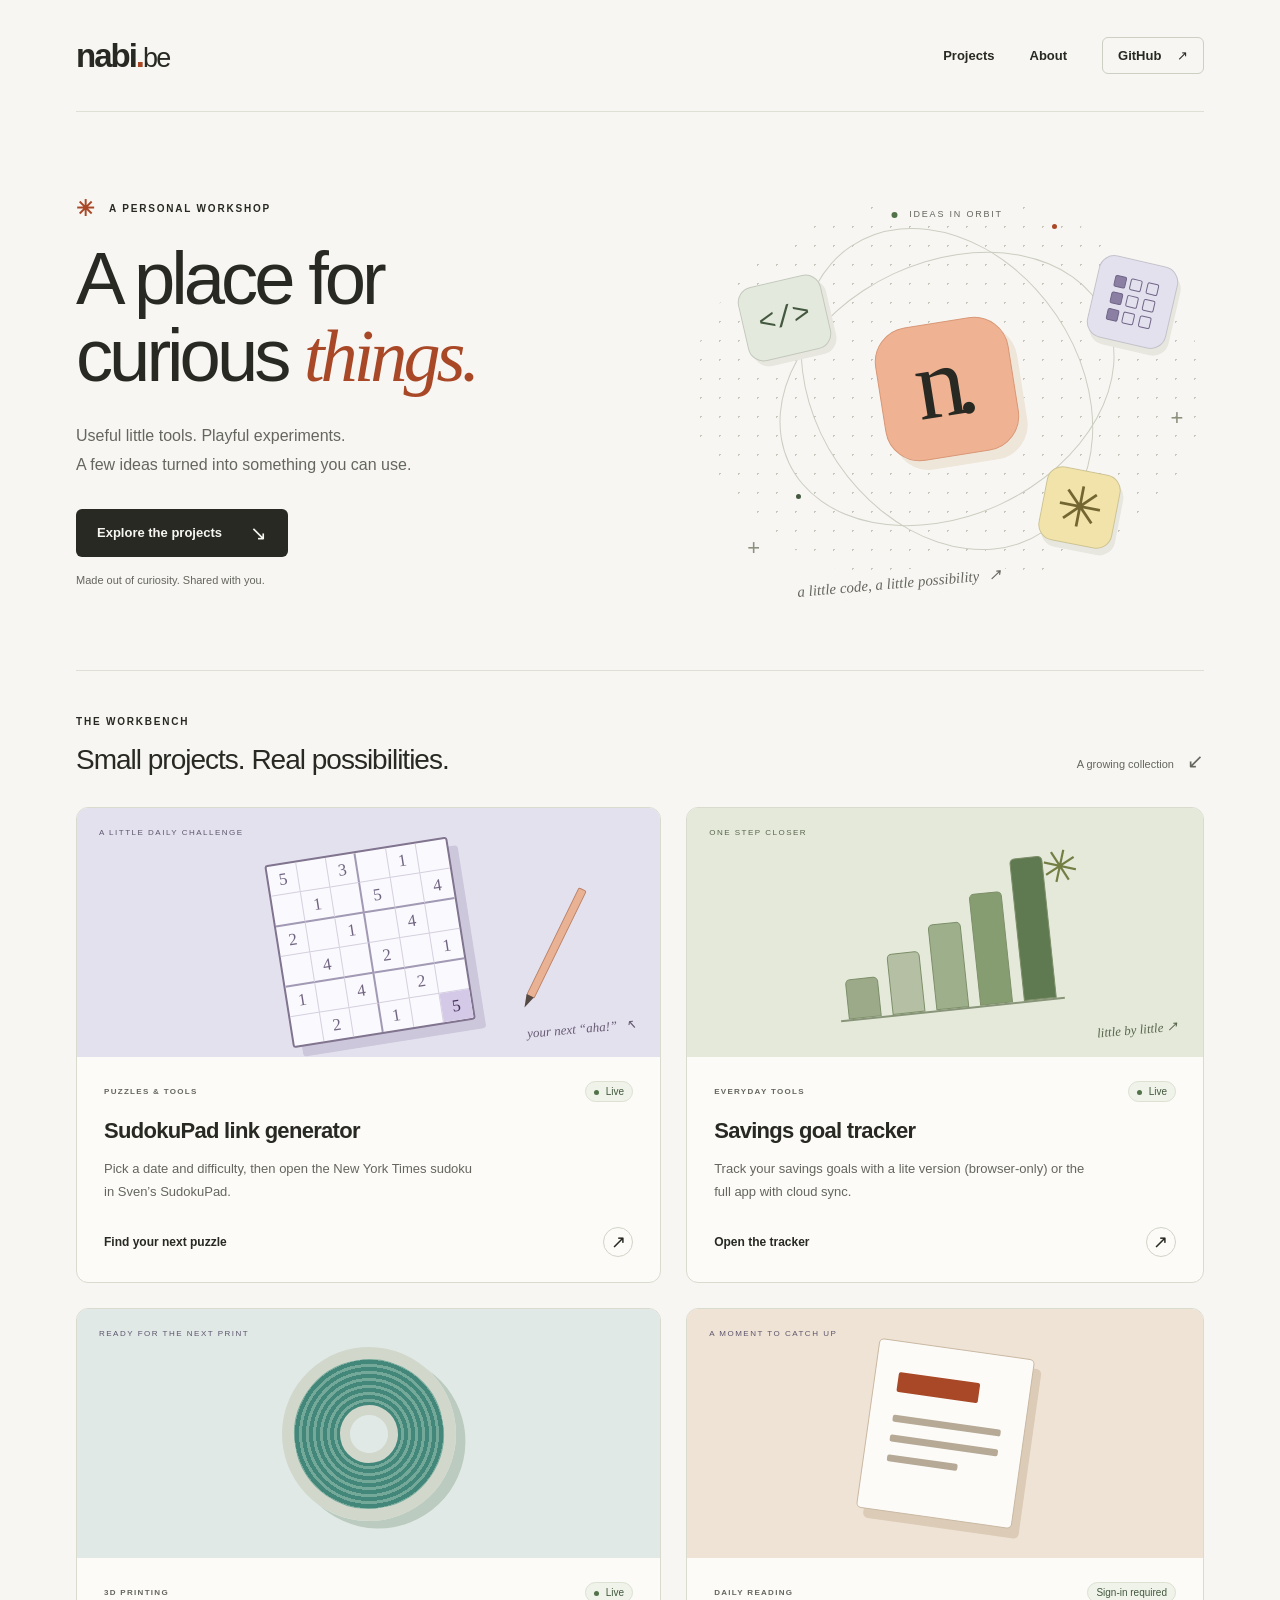
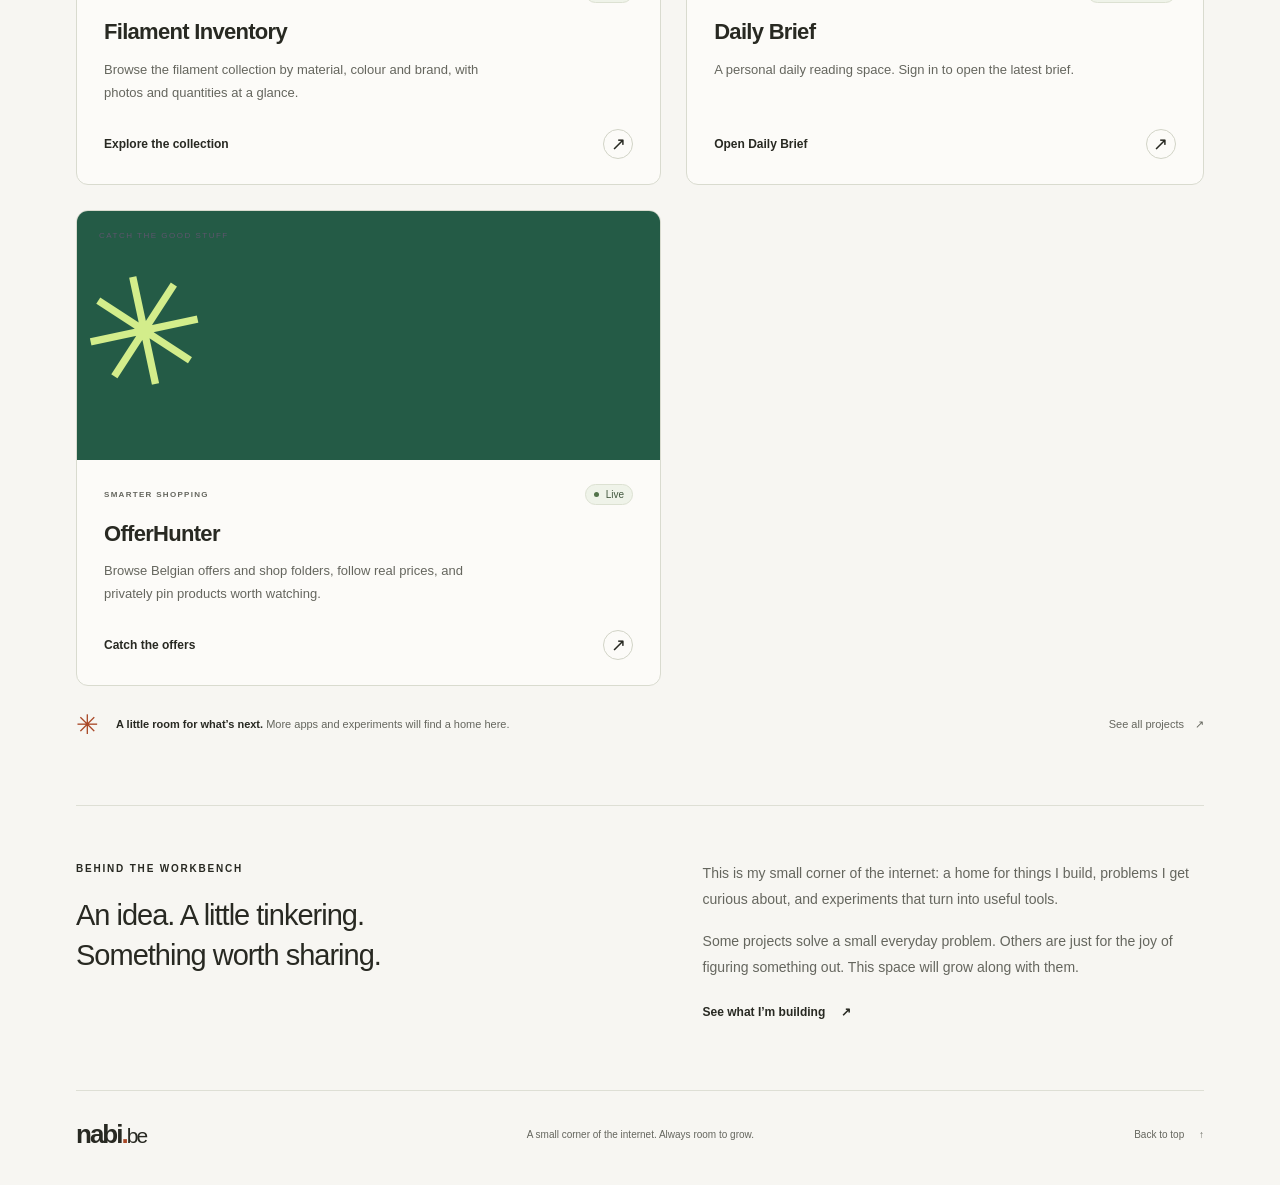
==== commit 470edb58: "Merge 8e5d70dda01eb5492244f4e2e97dab9a9d3e28e7 into dc1530721809ba647dda2cb9b879b1fa9ae01d50" ====
--- a/index.html
+++ b/index.html
@@ -29,7 +29,7 @@
           ><span class="wordmark-domain">be</span></a
         >
         <nav aria-label="Main navigation">
-          <a href="#projects">Projects</a>
+          <a href="/projects/">Projects</a>
           <a href="#about">About</a>
           <a class="github-link" href="https://github.com/ionabio"
             >GitHub <span aria-hidden="true">↗</span></a
@@ -159,8 +159,8 @@
                 </div>
                 <h3 id="savings-title">Savings goal tracker</h3>
                 <p id="savings-description">
-                  Keep an eye on your savings goals and see your progress, one
-                  step at a time.
+                  Track your savings goals with a lite version (browser-only) or
+                  the full app with cloud sync.
                 </p>
                 <div class="project-action">
                   Open the tracker
@@ -215,8 +215,8 @@
               <strong>A little room for what’s next.</strong> More apps and
               experiments will find a home here.
             </p>
-            <a href="https://github.com/ionabio"
-              >Follow along on GitHub <span aria-hidden="true">↗</span></a
+            <a href="/projects/"
+              >See all projects <span aria-hidden="true">↗</span></a
             >
           </div>
         </section>
